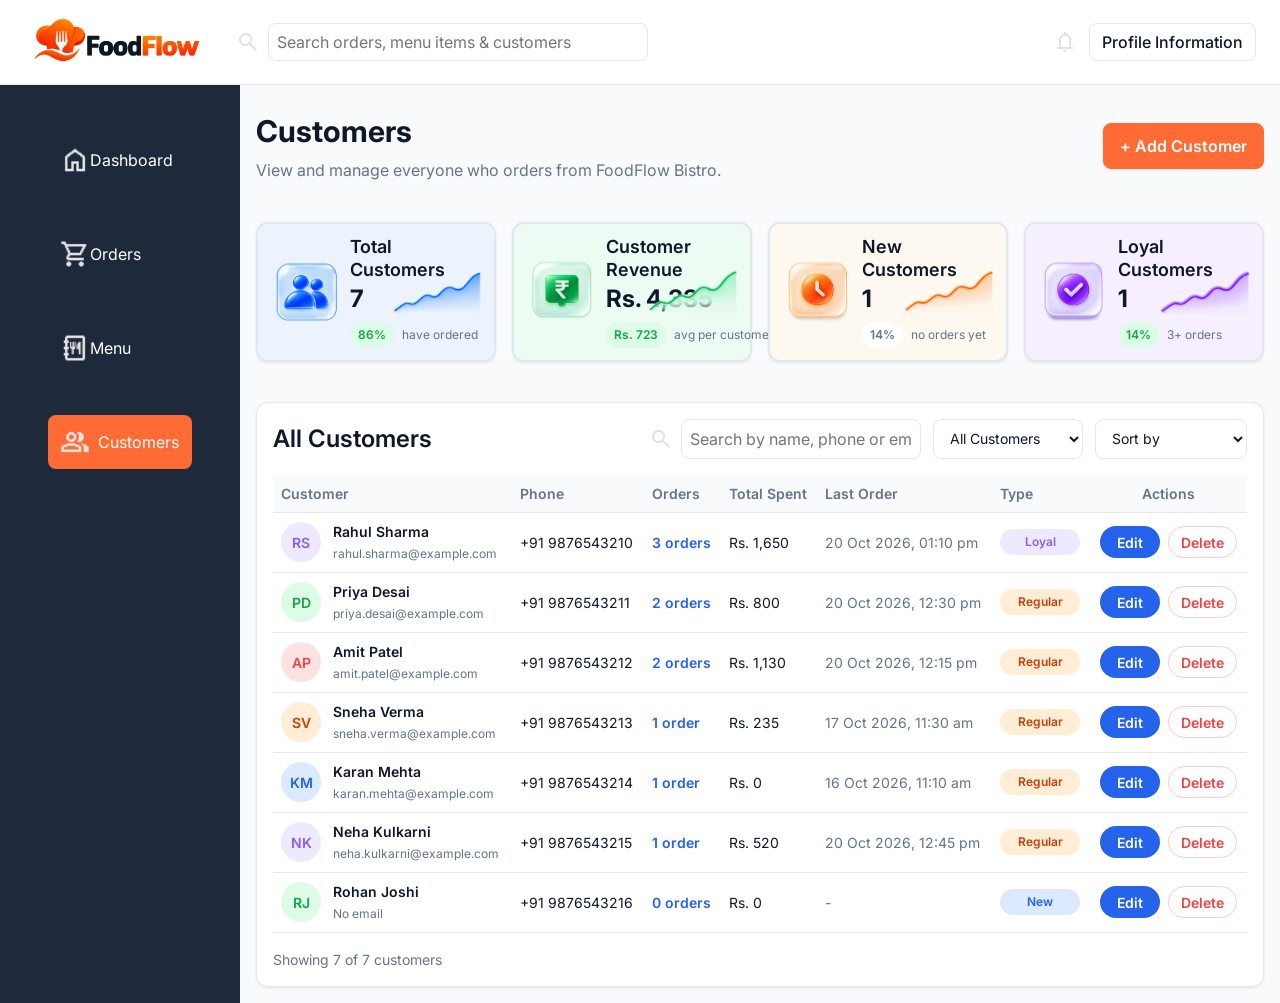
==== frontend/customers.html @ 66408533 "Orders and Customers Page built" ====
<!DOCTYPE html>
<html lang="en">
<head>
    <meta charset="UTF-8">
    <meta name="viewport" content="width=device-width, initial-scale=1.0">
    <title>FoodFlow - Customers</title>

    <link rel="preconnect" href="https://fonts.googleapis.com">
    <link rel="preconnect" href="https://fonts.gstatic.com" crossorigin>
    <link href="https://fonts.googleapis.com/css2?family=Inter:wght@400;500;600;700&display=swap" rel="stylesheet">

    <link rel="stylesheet" href="css/main.css">
</head>
<body>
    <div class="app">
        <!-- Header -->
        <header class="header">
            <a href="index.html">
                <img src="assets/logo/website-logo.png" alt="FoodFlow">
            </a>
            <div class="search-bar">
                <img src="assets/icons/searchbar.png" alt="">
                <input
                    type="text"
                    name="search"
                    id="searchbar"
                    placeholder="Search orders, menu items & customers"
                >
            </div>
            <div class="profile-section">
                <img src="assets/icons/notifications.png" alt="">
                <button type="button">
                    Profile Information
                </button>
            </div>
        </header>

        <div class="app-body">
            <aside>
                <nav class="sidebar-nav">
                    <ul>
                        <li class="nav-item">
                            <a href="index.html">
                                <img src="assets/icons/aside-section/dashboard.png" alt="">
                                <span>Dashboard</span>
                            </a>
                        </li>
                        <li class="nav-item">
                            <a href="orders.html">
                                <img src="assets/icons/aside-section/cart.png" alt="">
                                <span>Orders</span>
                            </a>
                        </li>
                        <li class="nav-item">
                            <a href="menu.html">
                                <img src="assets/icons/aside-section/menu.png" alt="">
                                <span>Menu</span>
                            </a>
                        </li>
                        <li class="nav-item active">
                            <a href="customers.html">
                                <img src="assets/icons/aside-section/customers.png" alt="">
                                <span>Customers</span>
                            </a>
                        </li>
                    </ul>
                </nav>
            </aside>

            <main class="main-content customers-page">
                <section class="dashboard-intro">
                    <div class="intro-info">
                        <h1>Customers</h1>
                        <p>View and manage everyone who orders from FoodFlow Bistro.</p>
                    </div>
                    <div class="new-order-button">
                        <button type="button" id="open-add-customer">
                            + Add Customer
                        </button>
                    </div>
                </section>

                <section class="summary-section">
                    <div class="summary-cards">

                        <div class="summary-card">
                            <img src="assets/icons/quick-actions-section/customers.png" alt="Total Customers">
                            <div class="summary-card-information">
                                <h3>Total Customers</h3>
                                <p class="summary-value">0</p>
                                <div class="change-comparison">
                                    <p class="percent-of-total"></p>
                                    <p class="comparison-text">have ordered</p>
                                </div>
                            </div>
                            <img src="assets/icons/summary-section/graph-total-orders.png" alt="">
                        </div>

                        <div class="summary-card">
                            <img src="assets/icons/summary-section/total-revenue.png" alt="Customer Revenue">
                            <div class="summary-card-information">
                                <h3>Customer Revenue</h3>
                                <p class="summary-value">Rs. 0</p>
                                <div class="change-comparison">
                                    <p class="percent-of-total"></p>
                                    <p class="comparison-text">avg per customer</p>
                                </div>
                            </div>
                            <img src="assets/icons/summary-section/graph-total-revenue.png" alt="">
                        </div>

                        <div class="summary-card">
                            <img src="assets/icons/summary-section/pending-orders.png" alt="New Customers">
                            <div class="summary-card-information">
                                <h3>New Customers</h3>
                                <p class="summary-value">0</p>
                                <div class="change-comparison">
                                    <p class="percent-of-total"></p>
                                    <p class="comparison-text">no orders yet</p>
                                </div>
                            </div>
                            <img src="assets/icons/summary-section/graph-pending-orders.png" alt="">
                        </div>

                        <div class="summary-card">
                            <img src="assets/icons/summary-section/completed-orders.png" alt="Loyal Customers">
                            <div class="summary-card-information">
                                <h3>Loyal Customers</h3>
                                <p class="summary-value">0</p>
                                <div class="change-comparison">
                                    <p class="percent-of-total"></p>
                                    <p class="comparison-text">3+ orders</p>
                                </div>
                            </div>
                            <img src="assets/icons/summary-section/graph-completed-orders.png" alt="">
                        </div>
                    </div>
                </section>

                <section class="table-card">
                    <div class="table-card-header">
                        <h2>All Customers</h2>
                        <div class="table-filters">
                            <div class="search-bar">
                                <img src="assets/icons/searchbar.png" alt="">
                                <input
                                    type="text"
                                    name="customer-search"
                                    id="customer-searchbar"
                                    placeholder="Search by name, phone or email"
                                >
                            </div>
                            <select name="customer-type-filter" id="customer-type-filter">
                                <option value="all">All Customers</option>
                                <option value="New">New</option>
                                <option value="Regular">Regular</option>
                                <option value="Loyal">Loyal</option>
                            </select>
                            <select name="customer-sort" id="customer-sort">
                                <option value="default">Sort by</option>
                                <option value="name">Name (A - Z)</option>
                                <option value="orders">Most Orders</option>
                                <option value="spent">Highest Spent</option>
                                <option value="recent">Recently Added</option>
                            </select>
                        </div>
                    </div>

                    <div class="table-wrapper">
                        <table class="customers-table">
                            <thead>
                                <tr>
                                    <th>Customer</th>
                                    <th>Phone</th>
                                    <th>Orders</th>
                                    <th>Total Spent</th>
                                    <th>Last Order</th>
                                    <th>Type</th>
                                    <th>Actions</th>
                                </tr>
                            </thead>
                            <tbody>

                            </tbody>
                        </table>
                    </div>

                    <p class="table-footer-text" id="customer-count-text"></p>
                </section>

                <div class="add-customer-modal-overlay" id="add-customer-modal-overlay" hidden>
                    <div class="add-customer-card">
                        <div class="add-customer-header">
                            <div class="left-section">
                                <h2>Add New Customer</h2>
                                <p>Add a new customer to your restaurant</p>
                            </div>
                            <div class="right-section">
                                <button type="button" class="close-add-customer" aria-label="Close modal">
                                    <img src="assets/icons/close.png" alt="Close modal">
                                </button>
                            </div>
                        </div>

                        <div class="add-customer-body">
                            <div class="customer-name">
                                <label for="new-customer-name">Customer Name</label>
                                <input type="text" name="new-customer-name" id="new-customer-name" placeholder="Enter customer name">
                            </div>
                            <div class="customer-phone">
                                <label for="customer-phone">Phone Number</label>
                                <input type="tel" name="customer-phone" id="customer-phone" placeholder="Enter phone number" maxlength="10">
                            </div>
                            <div class="customer-email">
                                <label for="customer-email">Email (Optional)</label>
                                <input type="email" name="customer-email" id="customer-email" placeholder="Enter email address">
                            </div>
                        </div>

                        <div class="add-customer-footer">
                            <button type="button" class="cancel-add-customer">Cancel</button>
                            <button type="button" class="add-customer-button">Add Customer</button>
                        </div>
                    </div>
                </div>
            </main>
        </div>
    </div>

    <script src="js/data.js"></script>
    <script src="js/app.js"></script>
</body>
</html>
---- frontend/css/main.css ----
@import url("reset.css");
@import url("variables.css");
@import url("base.css");
@import url("layout.css");
@import url("responsive.css");
@import url("components.css");
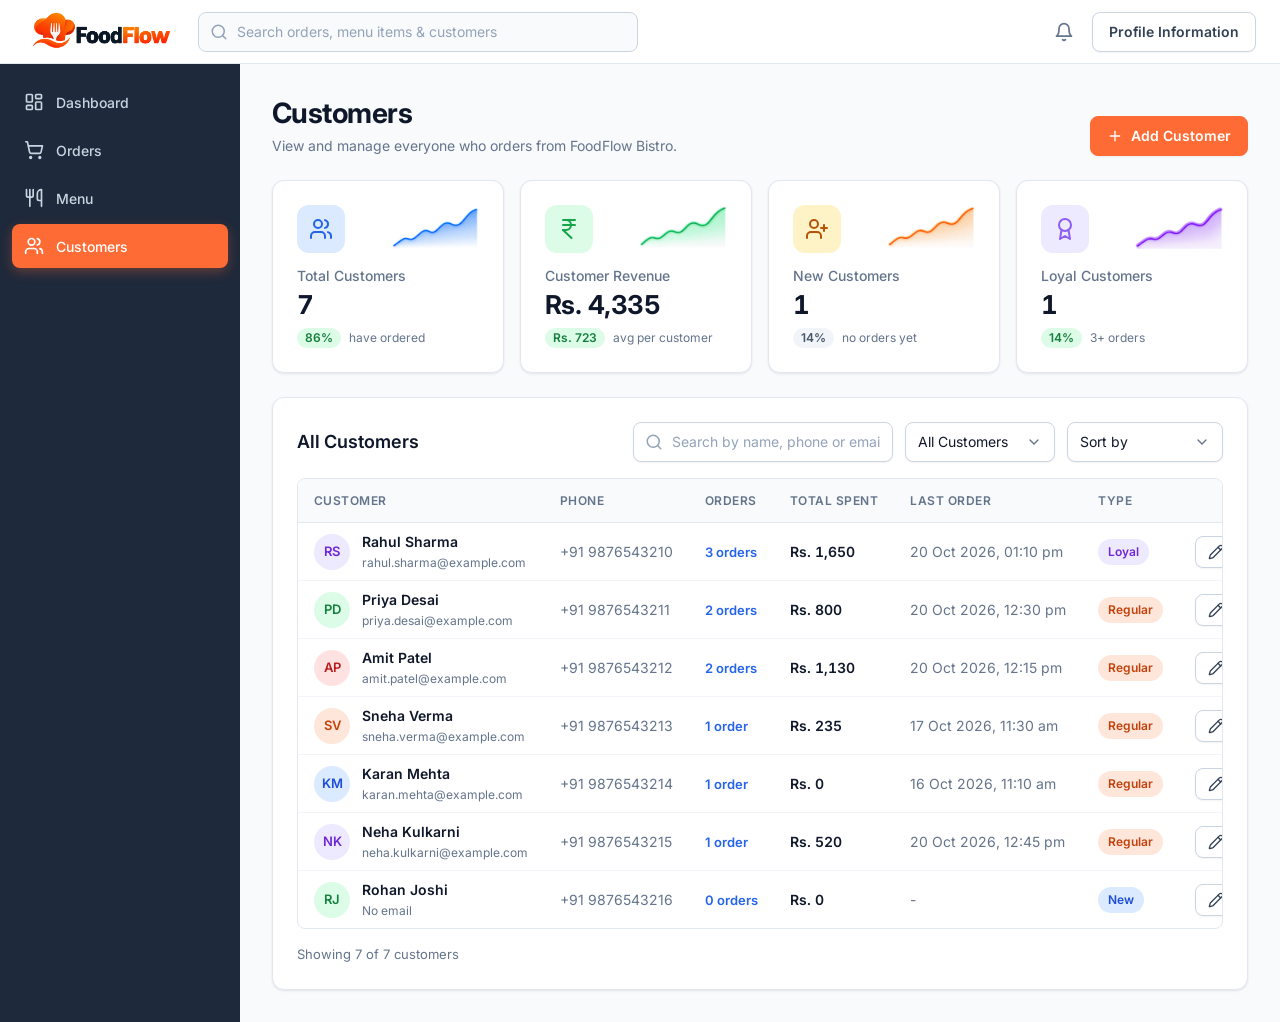
==== commit 2ab331e3: "UI changes implemented" ====
--- a/frontend/customers.html
+++ b/frontend/customers.html
@@ -13,53 +13,47 @@
 </head>
 <body>
     <div class="app">
-        <!-- Header -->
-        <header class="header">
-            <a href="index.html">
+        <header class="topbar">
+            <a href="index.html" class="topbar-logo">
                 <img src="assets/logo/website-logo.png" alt="FoodFlow">
             </a>
-            <div class="search-bar">
-                <img src="assets/icons/searchbar.png" alt="">
-                <input
-                    type="text"
-                    name="search"
-                    id="searchbar"
-                    placeholder="Search orders, menu items & customers"
-                >
+
+            <div class="search-input topbar-search">
+                <i data-icon="search"></i>
+                <input class="input" type="text" name="search" id="searchbar" placeholder="Search orders, menu items & customers">
             </div>
-            <div class="profile-section">
-                <img src="assets/icons/notifications.png" alt="">
-                <button type="button">
-                    Profile Information
-                </button>
+
+            <div class="topbar-actions">
+                <span class="topbar-bell"><i data-icon="bell"></i></span>
+                <button type="button" class="btn btn-secondary">Profile Information</button>
             </div>
         </header>
 
         <div class="app-body">
-            <aside>
-                <nav class="sidebar-nav">
-                    <ul>
-                        <li class="nav-item">
-                            <a href="index.html">
-                                <img src="assets/icons/aside-section/dashboard.png" alt="">
+            <aside class="sidebar">
+                <nav>
+                    <ul class="sidebar-list">
+                        <li>
+                            <a href="index.html" class="nav-link">
+                                <i data-icon="dashboard"></i>
                                 <span>Dashboard</span>
                             </a>
                         </li>
-                        <li class="nav-item">
-                            <a href="orders.html">
-                                <img src="assets/icons/aside-section/cart.png" alt="">
+                        <li>
+                            <a href="orders.html" class="nav-link">
+                                <i data-icon="cart"></i>
                                 <span>Orders</span>
                             </a>
                         </li>
-                        <li class="nav-item">
-                            <a href="menu.html">
-                                <img src="assets/icons/aside-section/menu.png" alt="">
+                        <li>
+                            <a href="menu.html" class="nav-link">
+                                <i data-icon="menu"></i>
                                 <span>Menu</span>
                             </a>
                         </li>
-                        <li class="nav-item active">
-                            <a href="customers.html">
-                                <img src="assets/icons/aside-section/customers.png" alt="">
+                        <li>
+                            <a href="customers.html" class="nav-link active">
+                                <i data-icon="users"></i>
                                 <span>Customers</span>
                             </a>
                         </li>
@@ -68,95 +62,81 @@
             </aside>
 
             <main class="main-content customers-page">
-                <section class="dashboard-intro">
-                    <div class="intro-info">
-                        <h1>Customers</h1>
-                        <p>View and manage everyone who orders from FoodFlow Bistro.</p>
-                    </div>
-                    <div class="new-order-button">
-                        <button type="button" id="open-add-customer">
-                            + Add Customer
-                        </button>
-                    </div>
+                <section class="page-header">
+                    <div>
+                        <h1 class="page-title">Customers</h1>
+                        <p class="page-subtitle">View and manage everyone who orders from FoodFlow Bistro.</p>
+                    </div>
+                    <button type="button" class="btn btn-primary" id="open-add-customer">
+                        <i data-icon="plus"></i>Add Customer
+                    </button>
                 </section>
 
-                <section class="summary-section">
-                    <div class="summary-cards">
-
-                        <div class="summary-card">
-                            <img src="assets/icons/quick-actions-section/customers.png" alt="Total Customers">
-                            <div class="summary-card-information">
-                                <h3>Total Customers</h3>
-                                <p class="summary-value">0</p>
-                                <div class="change-comparison">
-                                    <p class="percent-of-total"></p>
-                                    <p class="comparison-text">have ordered</p>
-                                </div>
-                            </div>
-                            <img src="assets/icons/summary-section/graph-total-orders.png" alt="">
-                        </div>
-
-                        <div class="summary-card">
-                            <img src="assets/icons/summary-section/total-revenue.png" alt="Customer Revenue">
-                            <div class="summary-card-information">
-                                <h3>Customer Revenue</h3>
-                                <p class="summary-value">Rs. 0</p>
-                                <div class="change-comparison">
-                                    <p class="percent-of-total"></p>
-                                    <p class="comparison-text">avg per customer</p>
-                                </div>
-                            </div>
-                            <img src="assets/icons/summary-section/graph-total-revenue.png" alt="">
-                        </div>
-
-                        <div class="summary-card">
-                            <img src="assets/icons/summary-section/pending-orders.png" alt="New Customers">
-                            <div class="summary-card-information">
-                                <h3>New Customers</h3>
-                                <p class="summary-value">0</p>
-                                <div class="change-comparison">
-                                    <p class="percent-of-total"></p>
-                                    <p class="comparison-text">no orders yet</p>
-                                </div>
-                            </div>
-                            <img src="assets/icons/summary-section/graph-pending-orders.png" alt="">
-                        </div>
-
-                        <div class="summary-card">
-                            <img src="assets/icons/summary-section/completed-orders.png" alt="Loyal Customers">
-                            <div class="summary-card-information">
-                                <h3>Loyal Customers</h3>
-                                <p class="summary-value">0</p>
-                                <div class="change-comparison">
-                                    <p class="percent-of-total"></p>
-                                    <p class="comparison-text">3+ orders</p>
-                                </div>
-                            </div>
-                            <img src="assets/icons/summary-section/graph-completed-orders.png" alt="">
+                <section class="stat-cards">
+                    <div class="card stat-card">
+                        <div class="stat-card-top">
+                            <span class="icon-box icon-blue"><i data-icon="users"></i></span>
+                            <img class="stat-graph" src="assets/icons/summary-section/graph-total-orders.png" alt="">
+                        </div>
+                        <div class="stat-info">
+                            <span class="stat-label">Total Customers</span>
+                            <span class="stat-value">0</span>
+                            <div class="stat-meta"><span class="stat-pill"></span>have ordered</div>
+                        </div>
+                    </div>
+
+                    <div class="card stat-card">
+                        <div class="stat-card-top">
+                            <span class="icon-box icon-green"><i data-icon="rupee"></i></span>
+                            <img class="stat-graph" src="assets/icons/summary-section/graph-total-revenue.png" alt="">
+                        </div>
+                        <div class="stat-info">
+                            <span class="stat-label">Customer Revenue</span>
+                            <span class="stat-value">0</span>
+                            <div class="stat-meta"><span class="stat-pill"></span>avg per customer</div>
+                        </div>
+                    </div>
+
+                    <div class="card stat-card">
+                        <div class="stat-card-top">
+                            <span class="icon-box icon-amber"><i data-icon="userPlus"></i></span>
+                            <img class="stat-graph" src="assets/icons/summary-section/graph-pending-orders.png" alt="">
+                        </div>
+                        <div class="stat-info">
+                            <span class="stat-label">New Customers</span>
+                            <span class="stat-value">0</span>
+                            <div class="stat-meta"><span class="stat-pill stat-pill-neutral"></span>no orders yet</div>
+                        </div>
+                    </div>
+
+                    <div class="card stat-card">
+                        <div class="stat-card-top">
+                            <span class="icon-box icon-purple"><i data-icon="award"></i></span>
+                            <img class="stat-graph" src="assets/icons/summary-section/graph-completed-orders.png" alt="">
+                        </div>
+                        <div class="stat-info">
+                            <span class="stat-label">Loyal Customers</span>
+                            <span class="stat-value">0</span>
+                            <div class="stat-meta"><span class="stat-pill"></span>3+ orders</div>
                         </div>
                     </div>
                 </section>
 
-                <section class="table-card">
-                    <div class="table-card-header">
-                        <h2>All Customers</h2>
-                        <div class="table-filters">
-                            <div class="search-bar">
-                                <img src="assets/icons/searchbar.png" alt="">
-                                <input
-                                    type="text"
-                                    name="customer-search"
-                                    id="customer-searchbar"
-                                    placeholder="Search by name, phone or email"
-                                >
-                            </div>
-                            <select name="customer-type-filter" id="customer-type-filter">
+                <section class="card card-body">
+                    <div class="card-header">
+                        <h2 class="card-title">All Customers</h2>
+                        <div class="toolbar">
+                            <div class="search-input">
+                                <i data-icon="search"></i>
+                                <input class="input" type="text" name="customer-search" id="customer-searchbar" placeholder="Search by name, phone or email">
+                            </div>
+                            <select class="select" name="customer-type-filter" id="customer-type-filter">
                                 <option value="all">All Customers</option>
                                 <option value="New">New</option>
                                 <option value="Regular">Regular</option>
                                 <option value="Loyal">Loyal</option>
                             </select>
-                            <select name="customer-sort" id="customer-sort">
+                            <select class="select" name="customer-sort" id="customer-sort">
                                 <option value="default">Sort by</option>
                                 <option value="name">Name (A - Z)</option>
                                 <option value="orders">Most Orders</option>
@@ -165,9 +145,8 @@
                             </select>
                         </div>
                     </div>
-
-                    <div class="table-wrapper">
-                        <table class="customers-table">
+                    <div class="table-wrap customers-table-wrap">
+                        <table class="table customers-table">
                             <thead>
                                 <tr>
                                     <th>Customer</th>
@@ -185,41 +164,41 @@
                         </table>
                     </div>
 
-                    <p class="table-footer-text" id="customer-count-text"></p>
+                    <p class="card-footer-text" id="customer-count-text"></p>
                 </section>
 
-                <div class="add-customer-modal-overlay" id="add-customer-modal-overlay" hidden>
-                    <div class="add-customer-card">
-                        <div class="add-customer-header">
-                            <div class="left-section">
-                                <h2>Add New Customer</h2>
-                                <p>Add a new customer to your restaurant</p>
-                            </div>
-                            <div class="right-section">
-                                <button type="button" class="close-add-customer" aria-label="Close modal">
-                                    <img src="assets/icons/close.png" alt="Close modal">
-                                </button>
-                            </div>
-                        </div>
-
-                        <div class="add-customer-body">
-                            <div class="customer-name">
-                                <label for="new-customer-name">Customer Name</label>
-                                <input type="text" name="new-customer-name" id="new-customer-name" placeholder="Enter customer name">
-                            </div>
-                            <div class="customer-phone">
-                                <label for="customer-phone">Phone Number</label>
-                                <input type="tel" name="customer-phone" id="customer-phone" placeholder="Enter phone number" maxlength="10">
-                            </div>
-                            <div class="customer-email">
-                                <label for="customer-email">Email (Optional)</label>
-                                <input type="email" name="customer-email" id="customer-email" placeholder="Enter email address">
-                            </div>
-                        </div>
-
-                        <div class="add-customer-footer">
-                            <button type="button" class="cancel-add-customer">Cancel</button>
-                            <button type="button" class="add-customer-button">Add Customer</button>
+                <div class="modal-overlay add-customer-modal-overlay" id="add-customer-modal-overlay" hidden>
+                    <div class="modal" role="dialog" aria-modal="true">
+                        <div class="modal-header add-customer-header">
+                            <div>
+                                <h2 class="modal-title">Add New Customer</h2>
+                                <p class="modal-subtitle">Add a new customer to your restaurant</p>
+                            </div>
+                            <button type="button" class="btn btn-ghost btn-icon btn-sm modal-close close-add-customer" aria-label="Close modal">
+                                <i data-icon="close"></i>
+                            </button>
+                        </div>
+
+                        <div class="modal-body">
+                            <div class="field field-full">
+                                <label class="label" for="new-customer-name">Customer Name</label>
+                                <input class="input" type="text" name="new-customer-name" id="new-customer-name" placeholder="Enter customer name">
+                            </div>
+
+                            <div class="field">
+                                <label class="label" for="customer-phone">Phone Number</label>
+                                <input class="input" type="tel" name="customer-phone" id="customer-phone" placeholder="Enter phone number" maxlength="10">
+                            </div>
+
+                            <div class="field">
+                                <label class="label" for="customer-email">Email (Optional)</label>
+                                <input class="input" type="email" name="customer-email" id="customer-email" placeholder="Enter email address">
+                            </div>
+                        </div>
+
+                        <div class="modal-footer">
+                            <button type="button" class="btn btn-secondary cancel-add-customer">Cancel</button>
+                            <button type="button" class="btn btn-primary add-customer-button">Add Customer</button>
                         </div>
                     </div>
                 </div>
@@ -228,6 +207,7 @@
     </div>
 
     <script src="js/data.js"></script>
+    <script src="js/icons.js"></script>
     <script src="js/app.js"></script>
 </body>
 </html>
--- a/frontend/css/main.css
+++ b/frontend/css/main.css
@@ -1,6 +1,13 @@
 @import url("reset.css");
 @import url("variables.css");
 @import url("base.css");
+@import url("components/icons.css");
+@import url("components/buttons.css");
+@import url("components/forms.css");
+@import url("components/badges.css");
+@import url("components/cards.css");
+@import url("components/tables.css");
+@import url("components/modal.css");
+@import url("components/navigation.css");
+@import url("components/feedback.css");
 @import url("layout.css");
-@import url("responsive.css");
-@import url("components.css");
